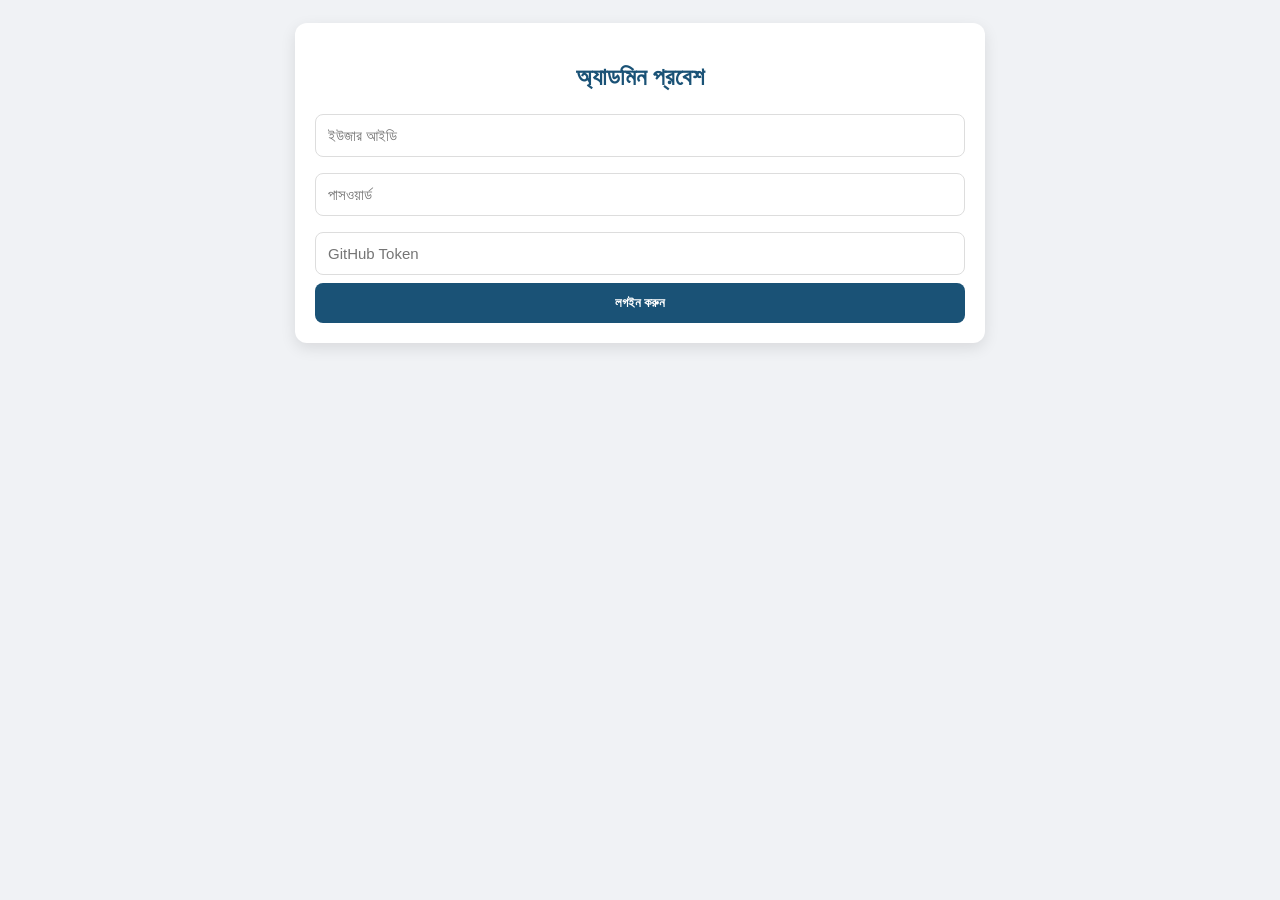
==== admin.html @ 0cf845e6 "Update admin.html" ====
<!DOCTYPE html>
<html lang="bn">
<head>
    <meta charset="UTF-8">
    <title>PSSUS Admin - Pro Panel</title>
    <style>
        body { font-family: 'Segoe UI', Arial, sans-serif; background: #f0f2f5; padding: 15px; }
        .container { max-width: 650px; margin: auto; background: white; padding: 20px; border-radius: 12px; box-shadow: 0 5px 15px rgba(0,0,0,0.1); }
        h2, h3 { color: #1a5276; text-align: center; margin-bottom: 15px; }
        input, select { width: 100%; padding: 12px; margin: 8px 0; border: 1px solid #ddd; border-radius: 8px; box-sizing: border-box; font-size: 15px; }
        .btn { background: #1a5276; color: white; border: none; padding: 12px; cursor: pointer; border-radius: 8px; font-weight: bold; width: 100%; transition: 0.3s; }
        .btn-red { background: #c0392b; }
        .btn-green { background: #27ae60; }
        .btn:active { transform: scale(0.98); }
        #dashboard { display: none; }
        .input-group { background: #f9f9f9; padding: 15px; border-radius: 10px; border: 1px solid #eee; margin-bottom: 20px; }
        
        .member-table { width: 100%; border-collapse: collapse; margin-top: 15px; font-size: 14px; }
        .member-table th, .member-table td { padding: 10px; border-bottom: 1px solid #eee; text-align: left; }
        .action-btns { display: flex; gap: 5px; }
        #status { text-align: center; font-weight: bold; margin: 10px 0; min-height: 20px; }
        .search-box { border: 2px solid #1a5276; }
    </style>
</head>
<body>

<div class="container">
    <div id="login-section">
        <h2>অ্যাডমিন প্রবেশ</h2>
        <input type="text" id="user-id" placeholder="ইউজার আইডি">
        <input type="password" id="user-pass" placeholder="পাসওয়ার্ড">
        <input type="password" id="login-token" placeholder="GitHub Token">
        <button class="btn" onclick="checkLogin()">লগইন করুন</button>
    </div>

    <div id="dashboard">
        <h2>কন্ট্রোল প্যানেল</h2>
        
        <div class="input-group">
         <h3 id="form-title">সদস্য যোগ করুন</h3>
          <input type="hidden" id="m-id">
    
        <label>কমিটি সেকশন:</label>
         <select id="m-section" onchange="updateRoleOptions()">
           <option value="core">Core Committee</option>
           <option value="advisory">Advisory Committee</option>
           <option value="general">General Member</option>
         </select>

        <label>পদবী (Role):</label>
         <select id="m-role-select" onchange="syncRole()">
         </select>
    
         <input type="text" id="m-role" placeholder="পদবী টাইপ করুন (যদি তালিকায় না থাকে)">

        <input type="text" id="m-name" placeholder="সদস্যের নাম">
        <input type="text" id="m-phone" placeholder="মোবাইল নম্বর">
        <input type="text" id="m-img" placeholder="ছবির লিঙ্ক" value="https://via.placeholder.com/100">
    
        <button class="btn btn-green" id="save-btn" onclick="saveMember()">সেভ করুন</button>
        <button class="btn" id="cancel-btn" style="margin-top:5px; display:none; background:#7f8c8d;" onclick="resetForm()">বাতিল</button>
     </div>
   

        <p id="status"></p>

        <h3>সদস্য তালিকা</h3>
        <input type="text" id="search-input" class="search-box" placeholder="খুঁজুন (নাম বা পদবী)..." onkeyup="filterMembers()">
        
        <table class="member-table">
            <thead>
                <tr>
                    <th>নাম</th>
                    <th>সেকশন</th>
                    <th>অ্যাকশন</th>
                </tr>
            </thead>
            <tbody id="member-list-body"></tbody>
        </table>

        <button class="btn btn-red" onclick="logout()" style="margin-top:25px;">লগ আউট</button>
    </div>
</div>

<script>
    const repo = "pssusofficial/pssusofficial.github.io";
    const path = "data.json";
    let sessionToken = "";
    let allMembers = [];

    function checkLogin() {
        const id = document.getElementById('user-id').value.trim();
        const pass = document.getElementById('user-pass').value.trim();
        const token = document.getElementById('login-token').value.trim();

        if(id === "admin123" && pass === "club789" && token) {
            sessionToken = token;
            document.getElementById('login-section').style.display = 'none';
            document.getElementById('dashboard').style.display = 'block';
            loadMembers();
        } else { alert("সবগুলো তথ্য সঠিকভাবে দিন!"); }
    }

    async function loadMembers() {
        try {
            const res = await fetch(`https://api.github.com/repos/${repo}/contents/${path}?t=${new Date().getTime()}`);
            const fileData = await res.json();
            const content = JSON.parse(decodeURIComponent(escape(atob(fileData.content))));
            allMembers = content.members || [];
            renderTable(allMembers);
        } catch (err) { console.error("Load failed", err); }
    }

    function renderTable(data) {
        const tbody = document.getElementById('member-list-body');
        if(!tbody) return;
        tbody.innerHTML = '';
        data.forEach(m => {
            tbody.innerHTML += `
                <tr>
                    <td>${m.name}<br><small>${m.role}</small></td>
                    <td>${m.section || 'general'}</td>
                    <td class="action-btns">
                        <button class="btn btn-green" style="padding:5px" onclick="editMember(${m.id})">Edit</button>
                        <button class="btn btn-red" style="padding:5px" onclick="deleteMember(${m.id})">Del</button>
                    </td>
                </tr>
            `;
        });
    }

    function filterMembers() {
        const term = document.getElementById('search-input').value.toLowerCase();
        const filtered = allMembers.filter(m => 
            m.name.toLowerCase().includes(term) || 
            (m.role && m.role.toLowerCase().includes(term))
        );
        renderTable(filtered);
    }

    async function saveMember() {
        const id = document.getElementById('m-id').value;
        const section = document.getElementById('m-section').value;
        const name = document.getElementById('m-name').value.trim();
        const role = document.getElementById('m-role').value.trim();
        const phone = document.getElementById('m-phone').value.trim();
        const img = document.getElementById('m-img').value.trim();
        const status = document.getElementById('status');

        if(!name || !role) return alert("নাম ও পদবী দিন");
        status.style.color = "blue";
        status.innerText = "গিটহাবে সেভ হচ্ছে...";

        try {
            const res = await fetch(`https://api.github.com/repos/${repo}/contents/${path}`, {
                headers: { 'Authorization': `token ${sessionToken}` }
            });
            const fileData = await res.json();
            let content = JSON.parse(decodeURIComponent(escape(atob(fileData.content))));
            if(!content.members) content.members = [];

            if (id) {
                const index = content.members.findIndex(m => m.id == id);
                if(index !== -1) {
                    content.members[index] = { id: parseInt(id), section, name, role, phone, image: img };
                }
            } else {
                content.members.push({ id: Date.now(), section, name, role, phone, image: img });
            }

            const updateRes = await fetch(`https://api.github.com/repos/${repo}/contents/${path}`, {
                method: 'PUT',
                headers: { 'Authorization': `token ${sessionToken}`, 'Content-Type': 'application/json' },
                body: JSON.stringify({
                    message: `Updated ${name}`,
                    content: btoa(unescape(encodeURIComponent(JSON.stringify(content, null, 2)))),
                    sha: fileData.sha
                })
            });

            if(updateRes.ok) {
                status.style.color = "green";
                status.innerText = "সফলভাবে সেভ হয়েছে!";
                resetForm();
                loadMembers();
            } else { throw new Error("Update failed"); }
        } catch (err) { 
            status.style.color = "red";
            status.innerText = "ত্রুটি: " + err.message; 
        }
    }

    async function deleteMember(id) {
        if(!confirm("ডিলিট করতে চান?")) return;
        try {
            const res = await fetch(`https://api.github.com/repos/${repo}/contents/${path}`, {
                headers: { 'Authorization': `token ${sessionToken}` }
            });
            const fileData = await res.json();
            let content = JSON.parse(decodeURIComponent(escape(atob(fileData.content))));
            content.members = content.members.filter(m => m.id != id);
            
            const updateRes = await fetch(`https://api.github.com/repos/${repo}/contents/${path}`, {
                method: 'PUT',
                headers: { 'Authorization': `token ${sessionToken}`, 'Content-Type': 'application/json' },
                body: JSON.stringify({
                    message: "Deleted member",
                    content: btoa(unescape(encodeURIComponent(JSON.stringify(content, null, 2)))),
                    sha: fileData.sha
                })
            });
            if(updateRes.ok) loadMembers();
        } catch (err) { alert("ডিলিট করা যায়নি!"); }
    }

    function editMember(id) {
        const m = allMembers.find(m => m.id == id);
        if(!m) return;
        document.getElementById('m-id').value = m.id;
        document.getElementById('m-section').value = m.section || 'general';
        document.getElementById('m-name').value = m.name;
        document.getElementById('m-role').value = m.role;
        document.getElementById('m-phone').value = m.phone;
        document.getElementById('m-img').value = m.image;
        
        document.getElementById('form-title').innerText = "তথ্য পরিবর্তন করুন";
        document.getElementById('save-btn').innerText = "আপডেট করুন";
        document.getElementById('cancel-btn').style.display = "block";
        window.scrollTo(0, 0);
    }

    function resetForm() {
        document.getElementById('m-id').value = '';
        document.getElementById('m-name').value = '';
        document.getElementById('m-role').value = '';
        document.getElementById('m-phone').value = '';
        document.getElementById('m-img').value = 'https://via.placeholder.com/100';
        document.getElementById('form-title').innerText = "সদস্য যোগ করুন";
        document.getElementById('save-btn').innerText = "সেভ করুন";
        document.getElementById('cancel-btn').style.display = "none";
    }

    function logout() { location.reload(); }
</script>

</body>
</html>
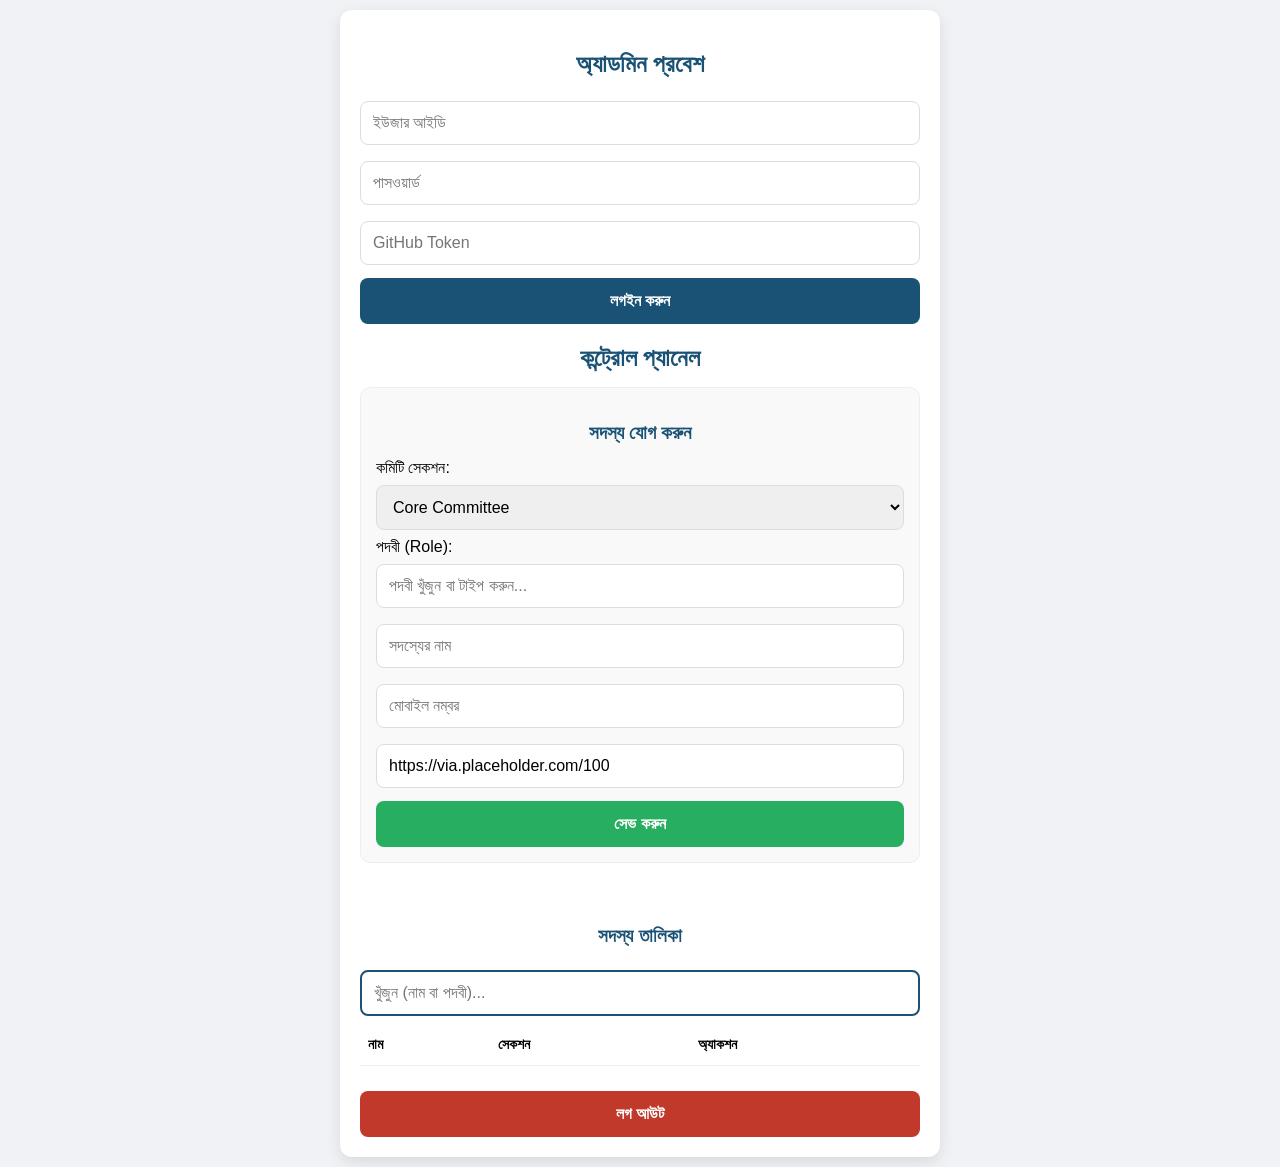
==== commit 0904c5de: "Update admin.html" ====
--- a/admin.html
+++ b/admin.html
@@ -4,23 +4,110 @@
     <meta charset="UTF-8">
     <title>PSSUS Admin - Pro Panel</title>
     <style>
-        body { font-family: 'Segoe UI', Arial, sans-serif; background: #f0f2f5; padding: 15px; }
-        .container { max-width: 650px; margin: auto; background: white; padding: 20px; border-radius: 12px; box-shadow: 0 5px 15px rgba(0,0,0,0.1); }
-        h2, h3 { color: #1a5276; text-align: center; margin-bottom: 15px; }
-        input, select { width: 100%; padding: 12px; margin: 8px 0; border: 1px solid #ddd; border-radius: 8px; box-sizing: border-box; font-size: 15px; }
-        .btn { background: #1a5276; color: white; border: none; padding: 12px; cursor: pointer; border-radius: 8px; font-weight: bold; width: 100%; transition: 0.3s; }
-        .btn-red { background: #c0392b; }
-        .btn-green { background: #27ae60; }
-        .btn:active { transform: scale(0.98); }
-        #dashboard { display: none; }
-        .input-group { background: #f9f9f9; padding: 15px; border-radius: 10px; border: 1px solid #eee; margin-bottom: 20px; }
-        
-        .member-table { width: 100%; border-collapse: collapse; margin-top: 15px; font-size: 14px; }
-        .member-table th, .member-table td { padding: 10px; border-bottom: 1px solid #eee; text-align: left; }
-        .action-btns { display: flex; gap: 5px; }
-        #status { text-align: center; font-weight: bold; margin: 10px 0; min-height: 20px; }
-        .search-box { border: 2px solid #1a5276; }
+    /* বেসিক সেটিংস */
+    body { 
+        font-family: 'Segoe UI', Tahoma, Geneva, Verdana, sans-serif; 
+        background: #f0f2f5; 
+        margin: 0; 
+        padding: 10px; 
+        display: flex;
+        justify-content: center;
+    }
+
+    /* মূল কন্টেইনার - এটি স্ক্রিন অনুযায়ী ছোট-বড় হবে */
+    .container { 
+        width: 100%; 
+        max-width: 600px; /* পিসিতে এর চেয়ে বড় হবে না */
+        background: white; 
+        padding: 20px; 
+        border-radius: 12px; 
+        box-shadow: 0 5px 15px rgba(0,0,0,0.1); 
+        box-sizing: border-box; /* প্যাডিং যেন সাইজ নষ্ট না করে */
+    }
+
+    h2, h3 { color: #1a5276; text-align: center; margin-bottom: 15px; }
+
+    /* ইনপুট বক্সগুলো মোবাইল ফ্রেন্ডলি করা */
+    input, select, datalist { 
+        width: 100%; 
+        padding: 12px; 
+        margin: 8px 0; 
+        border: 1px solid #ddd; 
+        border-radius: 8px; 
+        box-sizing: border-box; 
+        font-size: 16px; /* মোবাইলে জুম হওয়া ঠেকাতে ১৬ পিক্সেল বেস্ট */
+    }
+
+    /* বাটনগুলো বড় এবং ক্লিকযোগ্য করা */
+    .btn { 
+        background: #1a5276; 
+        color: white; 
+        border: none; 
+        padding: 14px; 
+        cursor: pointer; 
+        border-radius: 8px; 
+        font-size: 16px; 
+        font-weight: bold; 
+        width: 100%; 
+        margin-top: 5px;
+        transition: 0.3s;
+    }
+    
+    .btn:active { transform: scale(0.98); } /* ক্লিক করলে দেবে যাওয়ার মতো ইফেক্ট */
+    .btn-red { background: #c0392b; }
+    .btn-green { background: #27ae60; }
+
+    /* ইনপুট গ্রুপ সেকশন */
+    .input-group { 
+        background: #f9f9f9; 
+        padding: 15px; 
+        border-radius: 10px; 
+        border: 1px solid #eee; 
+        margin-bottom: 20px; 
+    }
+
+    /* মেম্বার লিস্টের টেবিলটি রেসপন্সিভ করা */
+    .table-wrapper {
+        overflow-x: auto; /* স্ক্রিন খুব ছোট হলে টেবিলটি ডানে-বামে সরানো যাবে */
+        margin-top: 15px;
+    }
+
+    .member-table { 
+        width: 100%; 
+        border-collapse: collapse; 
+        min-width: 400px; /* টেবিল যেন খুব বেশি চ্যাপ্টা না হয়ে যায় */
+    }
+
+    .member-table th, .member-table td { 
+        padding: 12px 8px; 
+        border-bottom: 1px solid #eee; 
+        text-align: left; 
+        font-size: 14px;
+    }
+
+    .action-btns { display: flex; gap: 5px; }
+
+    /* সার্চ বক্সের জন্য বিশেষ স্টাইল */
+    .search-box { 
+        border: 2px solid #1a5276; 
+        background: #fff url('https://cdnjs.cloudflare.com/ajax/libs/font-awesome/4.7.0/css/font-awesome.min.css');
+    }
+
+    #status { text-align: center; font-weight: bold; margin: 10px 0; min-height: 24px; }
+
+    /* মোবাইল স্ক্রিনের জন্য বিশেষ নিয়ম (Media Query) */
+    @media (max-width: 480px) {
+        body { padding: 5px; }
+        .container { padding: 15px; border-radius: 8px; }
+        h2 { font-size: 20px; }
+        .btn { padding: 12px; font-size: 14px; }
+    }
+ 
     </style>
+    
+
+        
+        
 </head>
 <body>
 
@@ -48,10 +135,10 @@
          </select>
 
         <label>পদবী (Role):</label>
-         <select id="m-role-select" onchange="syncRole()">
-         </select>
-    
-         <input type="text" id="m-role" placeholder="পদবী টাইপ করুন (যদি তালিকায় না থাকে)">
+           <input list="role-options" id="m-role" placeholder="পদবী খুঁজুন বা টাইপ করুন..." onfocus="this.value=''">
+
+           <datalist id="role-options">
+           </datalist>
 
         <input type="text" id="m-name" placeholder="সদস্যের নাম">
         <input type="text" id="m-phone" placeholder="মোবাইল নম্বর">
@@ -82,12 +169,14 @@
     </div>
 </div>
 
-<script>
+
+    <script>
     const repo = "pssusofficial/pssusofficial.github.io";
     const path = "data.json";
     let sessionToken = "";
     let allMembers = [];
 
+    // ১. লগইন চেক
     function checkLogin() {
         const id = document.getElementById('user-id').value.trim();
         const pass = document.getElementById('user-pass').value.trim();
@@ -97,10 +186,44 @@
             sessionToken = token;
             document.getElementById('login-section').style.display = 'none';
             document.getElementById('dashboard').style.display = 'block';
+            updateRoleOptions(); // শুরুতে ড্রপডাউন রেডি করা
             loadMembers();
-        } else { alert("সবগুলো তথ্য সঠিকভাবে দিন!"); }
-    }
-
+        } else { 
+            alert("সবগুলো তথ্য সঠিকভাবে দিন!"); 
+        }
+    }
+
+    // ২. সেকশন অনুযায়ী পদবী (Role) পরিবর্তন করার লজিক (Searchable Datalist)
+    function updateRoleOptions() {
+        const section = document.getElementById('m-section').value;
+        const roleList = document.getElementById('role-options');
+        const roleInput = document.getElementById('m-role');
+    
+        let options = [];
+
+        if (section === 'core') {
+            options = ["সভাপতি", "সহসভাপতি", "সম্পাদক", "সহসম্পাদক", "কোষাধ্যক্ষ"];
+            roleInput.value = ""; 
+        } else if (section === 'advisory') {
+           options = ["সভাপতি", "সহসভাপতি", "সম্পাদক", "সহসম্পাদক", "কোষাধ্যক্ষ", "সদস্য"];
+           roleInput.value = "";
+        } else {
+           // জেনারেল মেম্বারদের জন্য সরাসরি ভ্যালু
+           roleInput.value = "General Member";
+           roleList.innerHTML = ""; 
+           return;
+        }
+
+        // datalist ক্লিয়ার করে নতুন অপশন যোগ করা
+        roleList.innerHTML = "";
+        options.forEach(opt => {
+            let option = document.createElement('option');
+            option.value = opt;
+            roleList.appendChild(option);
+        });
+    }
+
+    // ৩. গিটহাব থেকে ডাটা লোড করা
     async function loadMembers() {
         try {
             const res = await fetch(`https://api.github.com/repos/${repo}/contents/${path}?t=${new Date().getTime()}`);
@@ -108,9 +231,12 @@
             const content = JSON.parse(decodeURIComponent(escape(atob(fileData.content))));
             allMembers = content.members || [];
             renderTable(allMembers);
-        } catch (err) { console.error("Load failed", err); }
-    }
-
+        } catch (err) { 
+            console.error("Load failed", err); 
+        }
+    }
+
+    // টেবিল রেন্ডার করা
     function renderTable(data) {
         const tbody = document.getElementById('member-list-body');
         if(!tbody) return;
@@ -118,17 +244,18 @@
         data.forEach(m => {
             tbody.innerHTML += `
                 <tr>
-                    <td>${m.name}<br><small>${m.role}</small></td>
+                    <td>${m.name}<br><small style="color:#666">${m.role}</small></td>
                     <td>${m.section || 'general'}</td>
                     <td class="action-btns">
-                        <button class="btn btn-green" style="padding:5px" onclick="editMember(${m.id})">Edit</button>
-                        <button class="btn btn-red" style="padding:5px" onclick="deleteMember(${m.id})">Del</button>
+                        <button class="btn btn-green" style="padding:5px 10px; font-size:12px;" onclick="editMember(${m.id})">Edit</button>
+                        <button class="btn btn-red" style="padding:5px 10px; font-size:12px;" onclick="deleteMember(${m.id})">Del</button>
                     </td>
                 </tr>
             `;
         });
     }
 
+    // ৪. মেম্বার তালিকা ফিল্টার (সার্চ বক্সের জন্য)
     function filterMembers() {
         const term = document.getElementById('search-input').value.toLowerCase();
         const filtered = allMembers.filter(m => 
@@ -138,6 +265,7 @@
         renderTable(filtered);
     }
 
+    // ৫. সদস্য সেভ করা (Add/Edit)
     async function saveMember() {
         const id = document.getElementById('m-id').value;
         const section = document.getElementById('m-section').value;
@@ -147,7 +275,8 @@
         const img = document.getElementById('m-img').value.trim();
         const status = document.getElementById('status');
 
-        if(!name || !role) return alert("নাম ও পদবী দিন");
+        if(!name || !role) return alert("নাম ও পদবী অবশ্যই দিন");
+        
         status.style.color = "blue";
         status.innerText = "গিটহাবে সেভ হচ্ছে...";
 
@@ -160,19 +289,24 @@
             if(!content.members) content.members = [];
 
             if (id) {
+                // Edit existing member
                 const index = content.members.findIndex(m => m.id == id);
                 if(index !== -1) {
                     content.members[index] = { id: parseInt(id), section, name, role, phone, image: img };
                 }
             } else {
+                // Add new member
                 content.members.push({ id: Date.now(), section, name, role, phone, image: img });
             }
 
             const updateRes = await fetch(`https://api.github.com/repos/${repo}/contents/${path}`, {
                 method: 'PUT',
-                headers: { 'Authorization': `token ${sessionToken}`, 'Content-Type': 'application/json' },
+                headers: { 
+                    'Authorization': `token ${sessionToken}`, 
+                    'Content-Type': 'application/json' 
+                },
                 body: JSON.stringify({
-                    message: `Updated ${name}`,
+                    message: `Updated Member: ${name}`,
                     content: btoa(unescape(encodeURIComponent(JSON.stringify(content, null, 2)))),
                     sha: fileData.sha
                 })
@@ -183,50 +317,69 @@
                 status.innerText = "সফলভাবে সেভ হয়েছে!";
                 resetForm();
                 loadMembers();
-            } else { throw new Error("Update failed"); }
+            } else {
+                throw new Error("গিটহাব আপডেট করতে পারেনি।");
+            }
         } catch (err) { 
             status.style.color = "red";
             status.innerText = "ত্রুটি: " + err.message; 
         }
     }
 
+    // ৬. এডিট এবং ডিলিট লজিক
+    function editMember(id) {
+        const m = allMembers.find(m => m.id == id);
+        if(!m) return;
+        
+        document.getElementById('m-id').value = m.id;
+        document.getElementById('m-section').value = m.section || 'general';
+        
+        // পদবী ড্রপডাউন আপডেট করে তারপর ভ্যালু বসানো
+        updateRoleOptions(); 
+        document.getElementById('m-role').value = m.role;
+        
+        document.getElementById('m-name').value = m.name;
+        document.getElementById('m-phone').value = m.phone;
+        document.getElementById('m-img').value = m.image;
+        
+        document.getElementById('form-title').innerText = "সদস্যের তথ্য পরিবর্তন";
+        document.getElementById('save-btn').innerText = "আপডেট করুন";
+        document.getElementById('cancel-btn').style.display = "block";
+        window.scrollTo(0,0);
+    }
+
     async function deleteMember(id) {
-        if(!confirm("ডিলিট করতে চান?")) return;
+        if(!confirm("আপনি কি নিশ্চিতভাবে ডিলিট করতে চান?")) return;
+        
+        document.getElementById('status').innerText = "ডিলিট হচ্ছে...";
         try {
             const res = await fetch(`https://api.github.com/repos/${repo}/contents/${path}`, {
                 headers: { 'Authorization': `token ${sessionToken}` }
             });
             const fileData = await res.json();
             let content = JSON.parse(decodeURIComponent(escape(atob(fileData.content))));
+            
             content.members = content.members.filter(m => m.id != id);
             
             const updateRes = await fetch(`https://api.github.com/repos/${repo}/contents/${path}`, {
                 method: 'PUT',
-                headers: { 'Authorization': `token ${sessionToken}`, 'Content-Type': 'application/json' },
+                headers: { 
+                    'Authorization': `token ${sessionToken}`, 
+                    'Content-Type': 'application/json' 
+                },
                 body: JSON.stringify({
                     message: "Deleted member",
                     content: btoa(unescape(encodeURIComponent(JSON.stringify(content, null, 2)))),
                     sha: fileData.sha
                 })
             });
-            if(updateRes.ok) loadMembers();
-        } catch (err) { alert("ডিলিট করা যায়নি!"); }
-    }
-
-    function editMember(id) {
-        const m = allMembers.find(m => m.id == id);
-        if(!m) return;
-        document.getElementById('m-id').value = m.id;
-        document.getElementById('m-section').value = m.section || 'general';
-        document.getElementById('m-name').value = m.name;
-        document.getElementById('m-role').value = m.role;
-        document.getElementById('m-phone').value = m.phone;
-        document.getElementById('m-img').value = m.image;
-        
-        document.getElementById('form-title').innerText = "তথ্য পরিবর্তন করুন";
-        document.getElementById('save-btn').innerText = "আপডেট করুন";
-        document.getElementById('cancel-btn').style.display = "block";
-        window.scrollTo(0, 0);
+            if(updateRes.ok) {
+                document.getElementById('status').innerText = "";
+                loadMembers();
+            }
+        } catch (err) { 
+            alert("ডিলিট করা যায়নি!"); 
+        }
     }
 
     function resetForm() {
@@ -238,10 +391,14 @@
         document.getElementById('form-title').innerText = "সদস্য যোগ করুন";
         document.getElementById('save-btn').innerText = "সেভ করুন";
         document.getElementById('cancel-btn').style.display = "none";
-    }
-
-    function logout() { location.reload(); }
+        updateRoleOptions();
+    }
+
+    function logout() { 
+        location.reload(); 
+    }
 </script>
+
 
 </body>
 </html>
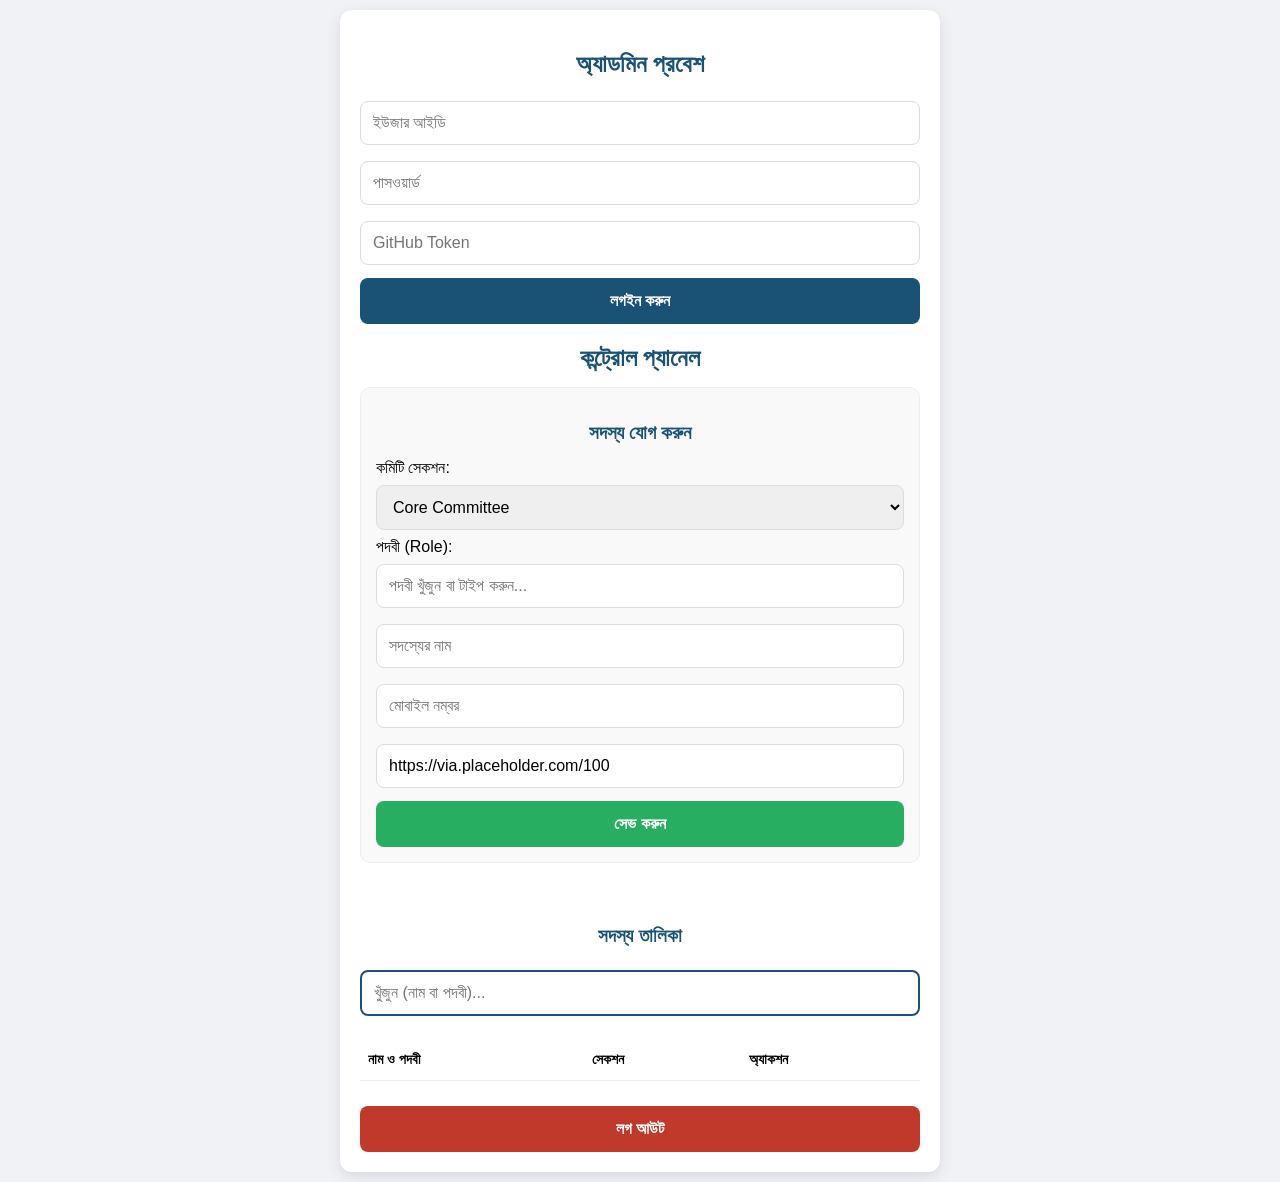
==== commit b3f33c35: "Update admin.html" ====
--- a/admin.html
+++ b/admin.html
@@ -1,7 +1,7 @@
 <!DOCTYPE html>
 <html lang="bn">
 <head>
-    <meta charset="UTF-8">
+    <meta name="viewport" content="width=device-width, initial-scale=1.0">
     <title>PSSUS Admin - Pro Panel</title>
     <style>
     /* বেসিক সেটিংস */
@@ -154,16 +154,20 @@
         <h3>সদস্য তালিকা</h3>
         <input type="text" id="search-input" class="search-box" placeholder="খুঁজুন (নাম বা পদবী)..." onkeyup="filterMembers()">
         
-        <table class="member-table">
-            <thead>
-                <tr>
-                    <th>নাম</th>
-                    <th>সেকশন</th>
-                    <th>অ্যাকশন</th>
-                </tr>
-            </thead>
-            <tbody id="member-list-body"></tbody>
-        </table>
+        <div class="table-wrapper">
+         <table class="member-table">
+          <thead>
+            <tr>
+                <th>নাম ও পদবী</th>
+                <th>সেকশন</th>
+                <th>অ্যাকশন</th>
+            </tr>
+          </thead>
+          <tbody id="member-list-body">
+            </tbody>
+          </table>
+         </div>
+
 
         <button class="btn btn-red" onclick="logout()" style="margin-top:25px;">লগ আউট</button>
     </div>
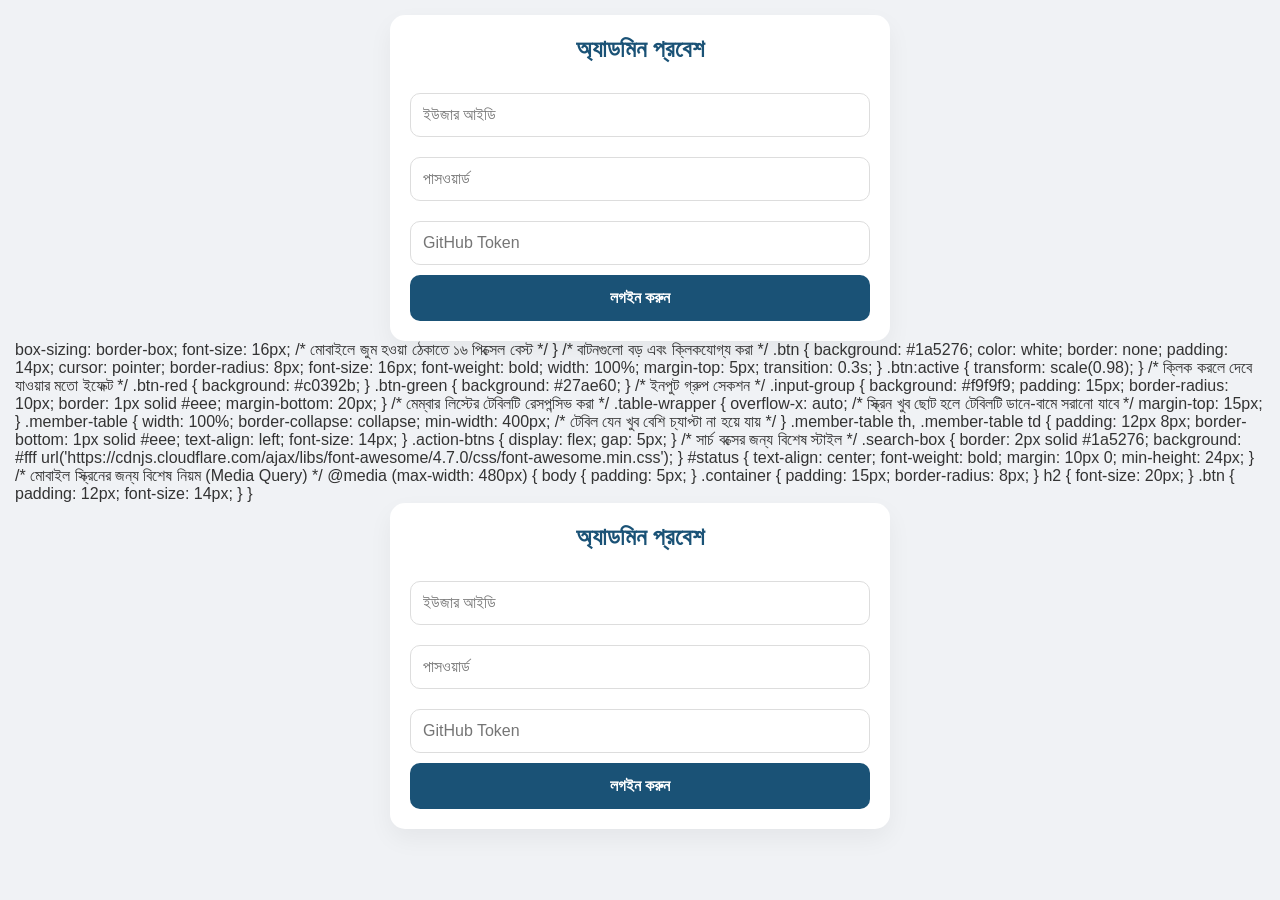
==== commit 2cc3f7f2: "Update admin.html" ====
--- a/admin.html
+++ b/admin.html
@@ -1,39 +1,341 @@
 <!DOCTYPE html>
 <html lang="bn">
 <head>
-    <meta name="viewport" content="width=device-width, initial-scale=1.0">
+    <meta charset="UTF-8">
+    <meta name="viewport" content="width=device-width, initial-scale=1.0, maximum-scale=1.0, user-scalable=no">
     <title>PSSUS Admin - Pro Panel</title>
     <style>
-    /* বেসিক সেটিংস */
-    body { 
-        font-family: 'Segoe UI', Tahoma, Geneva, Verdana, sans-serif; 
-        background: #f0f2f5; 
-        margin: 0; 
-        padding: 10px; 
-        display: flex;
-        justify-content: center;
-    }
-
-    /* মূল কন্টেইনার - এটি স্ক্রিন অনুযায়ী ছোট-বড় হবে */
-    .container { 
-        width: 100%; 
-        max-width: 600px; /* পিসিতে এর চেয়ে বড় হবে না */
-        background: white; 
-        padding: 20px; 
-        border-radius: 12px; 
-        box-shadow: 0 5px 15px rgba(0,0,0,0.1); 
-        box-sizing: border-box; /* প্যাডিং যেন সাইজ নষ্ট না করে */
-    }
-
-    h2, h3 { color: #1a5276; text-align: center; margin-bottom: 15px; }
-
-    /* ইনপুট বক্সগুলো মোবাইল ফ্রেন্ডলি করা */
-    input, select, datalist { 
-        width: 100%; 
-        padding: 12px; 
-        margin: 8px 0; 
-        border: 1px solid #ddd; 
-        border-radius: 8px; 
+        body { 
+            font-family: 'Segoe UI', Roboto, sans-serif; 
+            background: #f0f2f5; 
+            margin: 0; 
+            padding: 15px;
+            color: #333;
+        }
+
+        .container { 
+            width: 100%; 
+            max-width: 500px; 
+            margin: 0 auto;
+            background: white; 
+            padding: 20px; 
+            border-radius: 15px; 
+            box-shadow: 0 10px 25px rgba(0,0,0,0.05); 
+            box-sizing: border-box;
+        }
+
+        h2, h3 { color: #1a5276; text-align: center; margin-top: 0; }
+
+        input, select { 
+            width: 100%; 
+            padding: 12px; 
+            margin: 10px 0; 
+            border: 1px solid #ddd; 
+            border-radius: 10px; 
+            box-sizing: border-box; 
+            font-size: 16px;
+            outline: none;
+        }
+
+        input:focus { border-color: #1a5276; }
+
+        .btn { 
+            background: #1a5276; 
+            color: white; 
+            border: none; 
+            padding: 14px; 
+            cursor: pointer; 
+            border-radius: 10px; 
+            font-size: 16px; 
+            font-weight: bold; 
+            width: 100%; 
+            transition: 0.3s;
+        }
+        
+        .btn:active { transform: scale(0.97); }
+        .btn-red { background: #c0392b; }
+        .btn-green { background: #27ae60; }
+
+        #dashboard { display: none; } /* শুরুতে ড্যাশবোর্ড লুকানো থাকবে */
+
+        .input-group { 
+            background: #fdfdfd; 
+            padding: 15px; 
+            border-radius: 12px; 
+            border: 1px solid #eee; 
+            margin-bottom: 25px; 
+        }
+
+        .table-wrapper {
+            overflow-x: auto;
+            margin-top: 15px;
+            border-radius: 8px;
+        }
+
+        .member-table { 
+            width: 100%; 
+            border-collapse: collapse; 
+            font-size: 14px;
+        }
+
+        .member-table th, .member-table td { 
+            padding: 12px; 
+            border-bottom: 1px solid #eee; 
+            text-align: left; 
+        }
+
+        .action-btns { display: flex; gap: 8px; }
+
+        #status { text-align: center; font-weight: bold; margin: 15px 0; min-height: 24px; }
+
+        /* মোবাইল অপটিমাইজেশন */
+        @media (max-width: 480px) {
+            body { padding: 10px; }
+            .container { padding: 15px; }
+            .member-table td, .member-table th { padding: 8px; }
+        }
+    </style>
+</head>
+<body>
+
+<div class="container">
+    <div id="login-section">
+        <h2>অ্যাডমিন প্রবেশ</h2>
+        <input type="text" id="user-id" placeholder="ইউজার আইডি">
+        <input type="password" id="user-pass" placeholder="পাসওয়ার্ড">
+        <input type="password" id="login-token" placeholder="GitHub Token">
+        <button class="btn" onclick="checkLogin()">লগইন করুন</button>
+    </div>
+
+    <div id="dashboard">
+        <h2>কন্ট্রোল প্যানেল</h2>
+        
+        <div class="input-group">
+            <h3 id="form-title">সদস্য যোগ করুন</h3>
+            <input type="hidden" id="m-id">
+            
+            <label style="font-size: 14px; color: #666;">কমিটি সেকশন:</label>
+            <select id="m-section" onchange="updateRoleOptions()">
+                <option value="core">Core Committee</option>
+                <option value="advisory">Advisory Committee</option>
+                <option value="general">General Member</option>
+            </select>
+
+            <label style="font-size: 14px; color: #666;">পদবী (Role):</label>
+            <input list="role-options" id="m-role" placeholder="পদবী খুঁজুন বা টাইপ করুন..." onfocus="this.value=''">
+            <datalist id="role-options"></datalist>
+
+            <input type="text" id="m-name" placeholder="সদস্যের নাম">
+            <input type="text" id="m-phone" placeholder="মোবাইল নম্বর">
+            <input type="text" id="m-img" placeholder="ছবির লিঙ্ক" value="https://via.placeholder.com/100">
+            
+            <button class="btn btn-green" id="save-btn" onclick="saveMember()">সেভ করুন</button>
+            <button class="btn" id="cancel-btn" style="margin-top:10px; display:none; background:#7f8c8d;" onclick="resetForm()">বাতিল</button>
+        </div>
+
+        <p id="status"></p>
+
+        <h3>সদস্য তালিকা</h3>
+        <input type="text" id="search-input" style="border: 2px solid #1a5276;" placeholder="নাম বা পদবী দিয়ে খুঁজুন..." onkeyup="filterMembers()">
+        
+        <div class="table-wrapper">
+            <table class="member-table">
+                <thead>
+                    <tr>
+                        <th>সদস্য</th>
+                        <th>সেকশন</th>
+                        <th>অ্যাকশন</th>
+                    </tr>
+                </thead>
+                <tbody id="member-list-body"></tbody>
+            </table>
+        </div>
+
+        <button class="btn btn-red" onclick="logout()" style="margin-top:30px;">লগ আউট</button>
+    </div>
+</div>
+
+<script>
+    const repo = "pssusofficial/pssusofficial.github.io";
+    const path = "data.json";
+    let sessionToken = "";
+    let allMembers = [];
+
+    function checkLogin() {
+        const id = document.getElementById('user-id').value.trim();
+        const pass = document.getElementById('user-pass').value.trim();
+        const token = document.getElementById('login-token').value.trim();
+
+        if(id === "admin123" && pass === "club789" && token) {
+            sessionToken = token;
+            document.getElementById('login-section').style.display = 'none';
+            document.getElementById('dashboard').style.display = 'block';
+            updateRoleOptions();
+            loadMembers();
+        } else { 
+            alert("সবগুলো তথ্য সঠিকভাবে দিন!"); 
+        }
+    }
+
+    function updateRoleOptions() {
+        const section = document.getElementById('m-section').value;
+        const roleList = document.getElementById('role-options');
+        const roleInput = document.getElementById('m-role');
+        let options = [];
+
+        if (section === 'core') {
+            options = ["সভাপতি", "সহসভাপতি", "সম্পাদক", "সহসম্পাদক", "কোষাধ্যক্ষ"];
+            roleInput.value = ""; 
+        } else if (section === 'advisory') {
+           options = ["সভাপতি", "সহসভাপতি", "সম্পাদক", "সহসম্পাদক", "কোষাধ্যক্ষ", "সদস্য"];
+           roleInput.value = "";
+        } else {
+           roleInput.value = "General Member";
+           roleList.innerHTML = ""; 
+           return;
+        }
+
+        roleList.innerHTML = "";
+        options.forEach(opt => {
+            let option = document.createElement('option');
+            option.value = opt;
+            roleList.appendChild(option);
+        });
+    }
+
+    async function loadMembers() {
+        try {
+            const res = await fetch(`https://api.github.com/repos/${repo}/contents/${path}?t=${new Date().getTime()}`);
+            const fileData = await res.json();
+            const content = JSON.parse(decodeURIComponent(escape(atob(fileData.content))));
+            allMembers = content.members || [];
+            renderTable(allMembers);
+        } catch (err) { console.error("Load failed", err); }
+    }
+
+    function renderTable(data) {
+        const tbody = document.getElementById('member-list-body');
+        tbody.innerHTML = '';
+        data.forEach(m => {
+            tbody.innerHTML += `
+                <tr>
+                    <td><b>${m.name}</b><br><small>${m.role}</small></td>
+                    <td>${m.section}</td>
+                    <td class="action-btns">
+                        <button class="btn btn-green" style="padding:6px; font-size:12px;" onclick="editMember(${m.id})">Edit</button>
+                        <button class="btn btn-red" style="padding:6px; font-size:12px;" onclick="deleteMember(${m.id})">Del</button>
+                    </td>
+                </tr>
+            `;
+        });
+    }
+
+    function filterMembers() {
+        const term = document.getElementById('search-input').value.toLowerCase();
+        const filtered = allMembers.filter(m => 
+            m.name.toLowerCase().includes(term) || m.role.toLowerCase().includes(term)
+        );
+        renderTable(filtered);
+    }
+
+    async function saveMember() {
+        const id = document.getElementById('m-id').value;
+        const section = document.getElementById('m-section').value;
+        const name = document.getElementById('m-name').value.trim();
+        const role = document.getElementById('m-role').value.trim();
+        const phone = document.getElementById('m-phone').value.trim();
+        const img = document.getElementById('m-img').value.trim();
+        const status = document.getElementById('status');
+
+        if(!name || !role) return alert("নাম ও পদবী দিন");
+        status.innerText = "সেভ হচ্ছে...";
+
+        try {
+            const res = await fetch(`https://api.github.com/repos/${repo}/contents/${path}`, {
+                headers: { 'Authorization': `token ${sessionToken}` }
+            });
+            const fileData = await res.json();
+            let content = JSON.parse(decodeURIComponent(escape(atob(fileData.content))));
+
+            if (id) {
+                const index = content.members.findIndex(m => m.id == id);
+                content.members[index] = { id: parseInt(id), section, name, role, phone, image: img };
+            } else {
+                content.members.push({ id: Date.now(), section, name, role, phone, image: img });
+            }
+
+            const updateRes = await fetch(`https://api.github.com/repos/${repo}/contents/${path}`, {
+                method: 'PUT',
+                headers: { 'Authorization': `token ${sessionToken}`, 'Content-Type': 'application/json' },
+                body: JSON.stringify({
+                    message: `Updated ${name}`,
+                    content: btoa(unescape(encodeURIComponent(JSON.stringify(content, null, 2)))),
+                    sha: fileData.sha
+                })
+            });
+
+            if(updateRes.ok) {
+                status.innerText = "সফলভাবে সেভ হয়েছে!";
+                resetForm();
+                loadMembers();
+            }
+        } catch (err) { status.innerText = "ত্রুটি: " + err.message; }
+    }
+
+    function editMember(id) {
+        const m = allMembers.find(m => m.id == id);
+        document.getElementById('m-id').value = m.id;
+        document.getElementById('m-section').value = m.section;
+        updateRoleOptions();
+        document.getElementById('m-role').value = m.role;
+        document.getElementById('m-name').value = m.name;
+        document.getElementById('m-phone').value = m.phone;
+        document.getElementById('m-img').value = m.image;
+        document.getElementById('form-title').innerText = "তথ্য পরিবর্তন করুন";
+        document.getElementById('save-btn').innerText = "আপডেট করুন";
+        document.getElementById('cancel-btn').style.display = "block";
+        window.scrollTo(0, 0);
+    }
+
+    async function deleteMember(id) {
+        if(!confirm("ডিলিট করতে চান?")) return;
+        try {
+            const res = await fetch(`https://api.github.com/repos/${repo}/contents/${path}`, {
+                headers: { 'Authorization': `token ${sessionToken}` }
+            });
+            const fileData = await res.json();
+            let content = JSON.parse(decodeURIComponent(escape(atob(fileData.content))));
+            content.members = content.members.filter(m => m.id != id);
+            
+            await fetch(`https://api.github.com/repos/${repo}/contents/${path}`, {
+                method: 'PUT',
+                headers: { 'Authorization': `token ${sessionToken}`, 'Content-Type': 'application/json' },
+                body: JSON.stringify({
+                    message: "Deleted member",
+                    content: btoa(unescape(encodeURIComponent(JSON.stringify(content, null, 2)))),
+                    sha: fileData.sha
+                })
+            });
+            loadMembers();
+        } catch (err) { alert("ডিলিট করা যায়নি!"); }
+    }
+
+    function resetForm() {
+        document.getElementById('m-id').value = '';
+        document.getElementById('m-name').value = '';
+        document.getElementById('m-role').value = '';
+        document.getElementById('m-phone').value = '';
+        document.getElementById('m-img').value = 'https://via.placeholder.com/100';
+        document.getElementById('form-title').innerText = "সদস্য যোগ করুন";
+        document.getElementById('save-btn').innerText = "সেভ করুন";
+        document.getElementById('cancel-btn').style.display = "none";
+    }
+
+    function logout() { location.reload(); }
+</script>
+
+</body>
+</html>
         box-sizing: border-box; 
         font-size: 16px; /* মোবাইলে জুম হওয়া ঠেকাতে ১৬ পিক্সেল বেস্ট */
     }
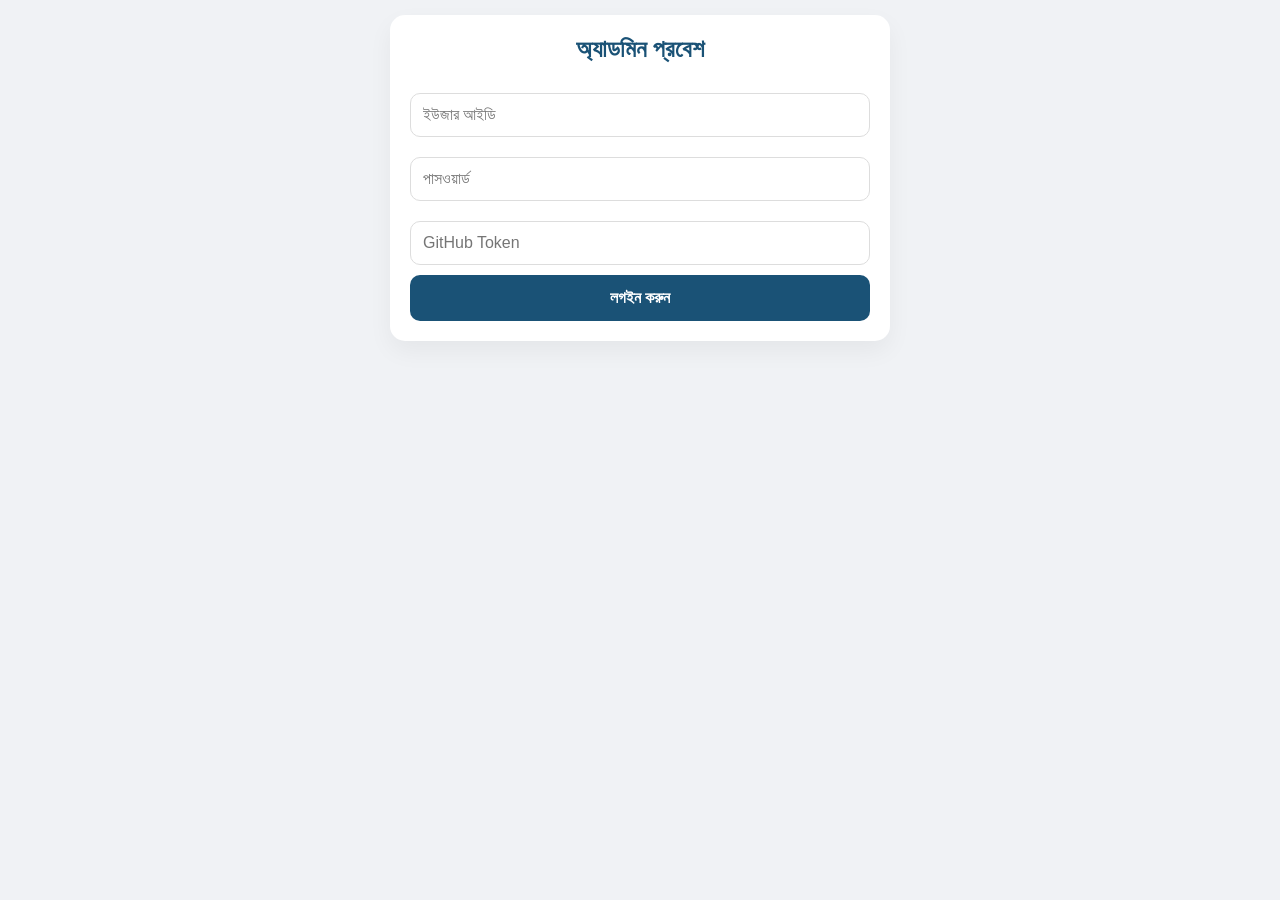
==== commit cc58ee1c: "Update admin.html" ====
--- a/admin.html
+++ b/admin.html
@@ -336,375 +336,3 @@
 
 </body>
 </html>
-        box-sizing: border-box; 
-        font-size: 16px; /* মোবাইলে জুম হওয়া ঠেকাতে ১৬ পিক্সেল বেস্ট */
-    }
-
-    /* বাটনগুলো বড় এবং ক্লিকযোগ্য করা */
-    .btn { 
-        background: #1a5276; 
-        color: white; 
-        border: none; 
-        padding: 14px; 
-        cursor: pointer; 
-        border-radius: 8px; 
-        font-size: 16px; 
-        font-weight: bold; 
-        width: 100%; 
-        margin-top: 5px;
-        transition: 0.3s;
-    }
-    
-    .btn:active { transform: scale(0.98); } /* ক্লিক করলে দেবে যাওয়ার মতো ইফেক্ট */
-    .btn-red { background: #c0392b; }
-    .btn-green { background: #27ae60; }
-
-    /* ইনপুট গ্রুপ সেকশন */
-    .input-group { 
-        background: #f9f9f9; 
-        padding: 15px; 
-        border-radius: 10px; 
-        border: 1px solid #eee; 
-        margin-bottom: 20px; 
-    }
-
-    /* মেম্বার লিস্টের টেবিলটি রেসপন্সিভ করা */
-    .table-wrapper {
-        overflow-x: auto; /* স্ক্রিন খুব ছোট হলে টেবিলটি ডানে-বামে সরানো যাবে */
-        margin-top: 15px;
-    }
-
-    .member-table { 
-        width: 100%; 
-        border-collapse: collapse; 
-        min-width: 400px; /* টেবিল যেন খুব বেশি চ্যাপ্টা না হয়ে যায় */
-    }
-
-    .member-table th, .member-table td { 
-        padding: 12px 8px; 
-        border-bottom: 1px solid #eee; 
-        text-align: left; 
-        font-size: 14px;
-    }
-
-    .action-btns { display: flex; gap: 5px; }
-
-    /* সার্চ বক্সের জন্য বিশেষ স্টাইল */
-    .search-box { 
-        border: 2px solid #1a5276; 
-        background: #fff url('https://cdnjs.cloudflare.com/ajax/libs/font-awesome/4.7.0/css/font-awesome.min.css');
-    }
-
-    #status { text-align: center; font-weight: bold; margin: 10px 0; min-height: 24px; }
-
-    /* মোবাইল স্ক্রিনের জন্য বিশেষ নিয়ম (Media Query) */
-    @media (max-width: 480px) {
-        body { padding: 5px; }
-        .container { padding: 15px; border-radius: 8px; }
-        h2 { font-size: 20px; }
-        .btn { padding: 12px; font-size: 14px; }
-    }
- 
-    </style>
-    
-
-        
-        
-</head>
-<body>
-
-<div class="container">
-    <div id="login-section">
-        <h2>অ্যাডমিন প্রবেশ</h2>
-        <input type="text" id="user-id" placeholder="ইউজার আইডি">
-        <input type="password" id="user-pass" placeholder="পাসওয়ার্ড">
-        <input type="password" id="login-token" placeholder="GitHub Token">
-        <button class="btn" onclick="checkLogin()">লগইন করুন</button>
-    </div>
-
-    <div id="dashboard">
-        <h2>কন্ট্রোল প্যানেল</h2>
-        
-        <div class="input-group">
-         <h3 id="form-title">সদস্য যোগ করুন</h3>
-          <input type="hidden" id="m-id">
-    
-        <label>কমিটি সেকশন:</label>
-         <select id="m-section" onchange="updateRoleOptions()">
-           <option value="core">Core Committee</option>
-           <option value="advisory">Advisory Committee</option>
-           <option value="general">General Member</option>
-         </select>
-
-        <label>পদবী (Role):</label>
-           <input list="role-options" id="m-role" placeholder="পদবী খুঁজুন বা টাইপ করুন..." onfocus="this.value=''">
-
-           <datalist id="role-options">
-           </datalist>
-
-        <input type="text" id="m-name" placeholder="সদস্যের নাম">
-        <input type="text" id="m-phone" placeholder="মোবাইল নম্বর">
-        <input type="text" id="m-img" placeholder="ছবির লিঙ্ক" value="https://via.placeholder.com/100">
-    
-        <button class="btn btn-green" id="save-btn" onclick="saveMember()">সেভ করুন</button>
-        <button class="btn" id="cancel-btn" style="margin-top:5px; display:none; background:#7f8c8d;" onclick="resetForm()">বাতিল</button>
-     </div>
-   
-
-        <p id="status"></p>
-
-        <h3>সদস্য তালিকা</h3>
-        <input type="text" id="search-input" class="search-box" placeholder="খুঁজুন (নাম বা পদবী)..." onkeyup="filterMembers()">
-        
-        <div class="table-wrapper">
-         <table class="member-table">
-          <thead>
-            <tr>
-                <th>নাম ও পদবী</th>
-                <th>সেকশন</th>
-                <th>অ্যাকশন</th>
-            </tr>
-          </thead>
-          <tbody id="member-list-body">
-            </tbody>
-          </table>
-         </div>
-
-
-        <button class="btn btn-red" onclick="logout()" style="margin-top:25px;">লগ আউট</button>
-    </div>
-</div>
-
-
-    <script>
-    const repo = "pssusofficial/pssusofficial.github.io";
-    const path = "data.json";
-    let sessionToken = "";
-    let allMembers = [];
-
-    // ১. লগইন চেক
-    function checkLogin() {
-        const id = document.getElementById('user-id').value.trim();
-        const pass = document.getElementById('user-pass').value.trim();
-        const token = document.getElementById('login-token').value.trim();
-
-        if(id === "admin123" && pass === "club789" && token) {
-            sessionToken = token;
-            document.getElementById('login-section').style.display = 'none';
-            document.getElementById('dashboard').style.display = 'block';
-            updateRoleOptions(); // শুরুতে ড্রপডাউন রেডি করা
-            loadMembers();
-        } else { 
-            alert("সবগুলো তথ্য সঠিকভাবে দিন!"); 
-        }
-    }
-
-    // ২. সেকশন অনুযায়ী পদবী (Role) পরিবর্তন করার লজিক (Searchable Datalist)
-    function updateRoleOptions() {
-        const section = document.getElementById('m-section').value;
-        const roleList = document.getElementById('role-options');
-        const roleInput = document.getElementById('m-role');
-    
-        let options = [];
-
-        if (section === 'core') {
-            options = ["সভাপতি", "সহসভাপতি", "সম্পাদক", "সহসম্পাদক", "কোষাধ্যক্ষ"];
-            roleInput.value = ""; 
-        } else if (section === 'advisory') {
-           options = ["সভাপতি", "সহসভাপতি", "সম্পাদক", "সহসম্পাদক", "কোষাধ্যক্ষ", "সদস্য"];
-           roleInput.value = "";
-        } else {
-           // জেনারেল মেম্বারদের জন্য সরাসরি ভ্যালু
-           roleInput.value = "General Member";
-           roleList.innerHTML = ""; 
-           return;
-        }
-
-        // datalist ক্লিয়ার করে নতুন অপশন যোগ করা
-        roleList.innerHTML = "";
-        options.forEach(opt => {
-            let option = document.createElement('option');
-            option.value = opt;
-            roleList.appendChild(option);
-        });
-    }
-
-    // ৩. গিটহাব থেকে ডাটা লোড করা
-    async function loadMembers() {
-        try {
-            const res = await fetch(`https://api.github.com/repos/${repo}/contents/${path}?t=${new Date().getTime()}`);
-            const fileData = await res.json();
-            const content = JSON.parse(decodeURIComponent(escape(atob(fileData.content))));
-            allMembers = content.members || [];
-            renderTable(allMembers);
-        } catch (err) { 
-            console.error("Load failed", err); 
-        }
-    }
-
-    // টেবিল রেন্ডার করা
-    function renderTable(data) {
-        const tbody = document.getElementById('member-list-body');
-        if(!tbody) return;
-        tbody.innerHTML = '';
-        data.forEach(m => {
-            tbody.innerHTML += `
-                <tr>
-                    <td>${m.name}<br><small style="color:#666">${m.role}</small></td>
-                    <td>${m.section || 'general'}</td>
-                    <td class="action-btns">
-                        <button class="btn btn-green" style="padding:5px 10px; font-size:12px;" onclick="editMember(${m.id})">Edit</button>
-                        <button class="btn btn-red" style="padding:5px 10px; font-size:12px;" onclick="deleteMember(${m.id})">Del</button>
-                    </td>
-                </tr>
-            `;
-        });
-    }
-
-    // ৪. মেম্বার তালিকা ফিল্টার (সার্চ বক্সের জন্য)
-    function filterMembers() {
-        const term = document.getElementById('search-input').value.toLowerCase();
-        const filtered = allMembers.filter(m => 
-            m.name.toLowerCase().includes(term) || 
-            (m.role && m.role.toLowerCase().includes(term))
-        );
-        renderTable(filtered);
-    }
-
-    // ৫. সদস্য সেভ করা (Add/Edit)
-    async function saveMember() {
-        const id = document.getElementById('m-id').value;
-        const section = document.getElementById('m-section').value;
-        const name = document.getElementById('m-name').value.trim();
-        const role = document.getElementById('m-role').value.trim();
-        const phone = document.getElementById('m-phone').value.trim();
-        const img = document.getElementById('m-img').value.trim();
-        const status = document.getElementById('status');
-
-        if(!name || !role) return alert("নাম ও পদবী অবশ্যই দিন");
-        
-        status.style.color = "blue";
-        status.innerText = "গিটহাবে সেভ হচ্ছে...";
-
-        try {
-            const res = await fetch(`https://api.github.com/repos/${repo}/contents/${path}`, {
-                headers: { 'Authorization': `token ${sessionToken}` }
-            });
-            const fileData = await res.json();
-            let content = JSON.parse(decodeURIComponent(escape(atob(fileData.content))));
-            if(!content.members) content.members = [];
-
-            if (id) {
-                // Edit existing member
-                const index = content.members.findIndex(m => m.id == id);
-                if(index !== -1) {
-                    content.members[index] = { id: parseInt(id), section, name, role, phone, image: img };
-                }
-            } else {
-                // Add new member
-                content.members.push({ id: Date.now(), section, name, role, phone, image: img });
-            }
-
-            const updateRes = await fetch(`https://api.github.com/repos/${repo}/contents/${path}`, {
-                method: 'PUT',
-                headers: { 
-                    'Authorization': `token ${sessionToken}`, 
-                    'Content-Type': 'application/json' 
-                },
-                body: JSON.stringify({
-                    message: `Updated Member: ${name}`,
-                    content: btoa(unescape(encodeURIComponent(JSON.stringify(content, null, 2)))),
-                    sha: fileData.sha
-                })
-            });
-
-            if(updateRes.ok) {
-                status.style.color = "green";
-                status.innerText = "সফলভাবে সেভ হয়েছে!";
-                resetForm();
-                loadMembers();
-            } else {
-                throw new Error("গিটহাব আপডেট করতে পারেনি।");
-            }
-        } catch (err) { 
-            status.style.color = "red";
-            status.innerText = "ত্রুটি: " + err.message; 
-        }
-    }
-
-    // ৬. এডিট এবং ডিলিট লজিক
-    function editMember(id) {
-        const m = allMembers.find(m => m.id == id);
-        if(!m) return;
-        
-        document.getElementById('m-id').value = m.id;
-        document.getElementById('m-section').value = m.section || 'general';
-        
-        // পদবী ড্রপডাউন আপডেট করে তারপর ভ্যালু বসানো
-        updateRoleOptions(); 
-        document.getElementById('m-role').value = m.role;
-        
-        document.getElementById('m-name').value = m.name;
-        document.getElementById('m-phone').value = m.phone;
-        document.getElementById('m-img').value = m.image;
-        
-        document.getElementById('form-title').innerText = "সদস্যের তথ্য পরিবর্তন";
-        document.getElementById('save-btn').innerText = "আপডেট করুন";
-        document.getElementById('cancel-btn').style.display = "block";
-        window.scrollTo(0,0);
-    }
-
-    async function deleteMember(id) {
-        if(!confirm("আপনি কি নিশ্চিতভাবে ডিলিট করতে চান?")) return;
-        
-        document.getElementById('status').innerText = "ডিলিট হচ্ছে...";
-        try {
-            const res = await fetch(`https://api.github.com/repos/${repo}/contents/${path}`, {
-                headers: { 'Authorization': `token ${sessionToken}` }
-            });
-            const fileData = await res.json();
-            let content = JSON.parse(decodeURIComponent(escape(atob(fileData.content))));
-            
-            content.members = content.members.filter(m => m.id != id);
-            
-            const updateRes = await fetch(`https://api.github.com/repos/${repo}/contents/${path}`, {
-                method: 'PUT',
-                headers: { 
-                    'Authorization': `token ${sessionToken}`, 
-                    'Content-Type': 'application/json' 
-                },
-                body: JSON.stringify({
-                    message: "Deleted member",
-                    content: btoa(unescape(encodeURIComponent(JSON.stringify(content, null, 2)))),
-                    sha: fileData.sha
-                })
-            });
-            if(updateRes.ok) {
-                document.getElementById('status').innerText = "";
-                loadMembers();
-            }
-        } catch (err) { 
-            alert("ডিলিট করা যায়নি!"); 
-        }
-    }
-
-    function resetForm() {
-        document.getElementById('m-id').value = '';
-        document.getElementById('m-name').value = '';
-        document.getElementById('m-role').value = '';
-        document.getElementById('m-phone').value = '';
-        document.getElementById('m-img').value = 'https://via.placeholder.com/100';
-        document.getElementById('form-title').innerText = "সদস্য যোগ করুন";
-        document.getElementById('save-btn').innerText = "সেভ করুন";
-        document.getElementById('cancel-btn').style.display = "none";
-        updateRoleOptions();
-    }
-
-    function logout() { 
-        location.reload(); 
-    }
-</script>
-
-
-</body>
-</html>
